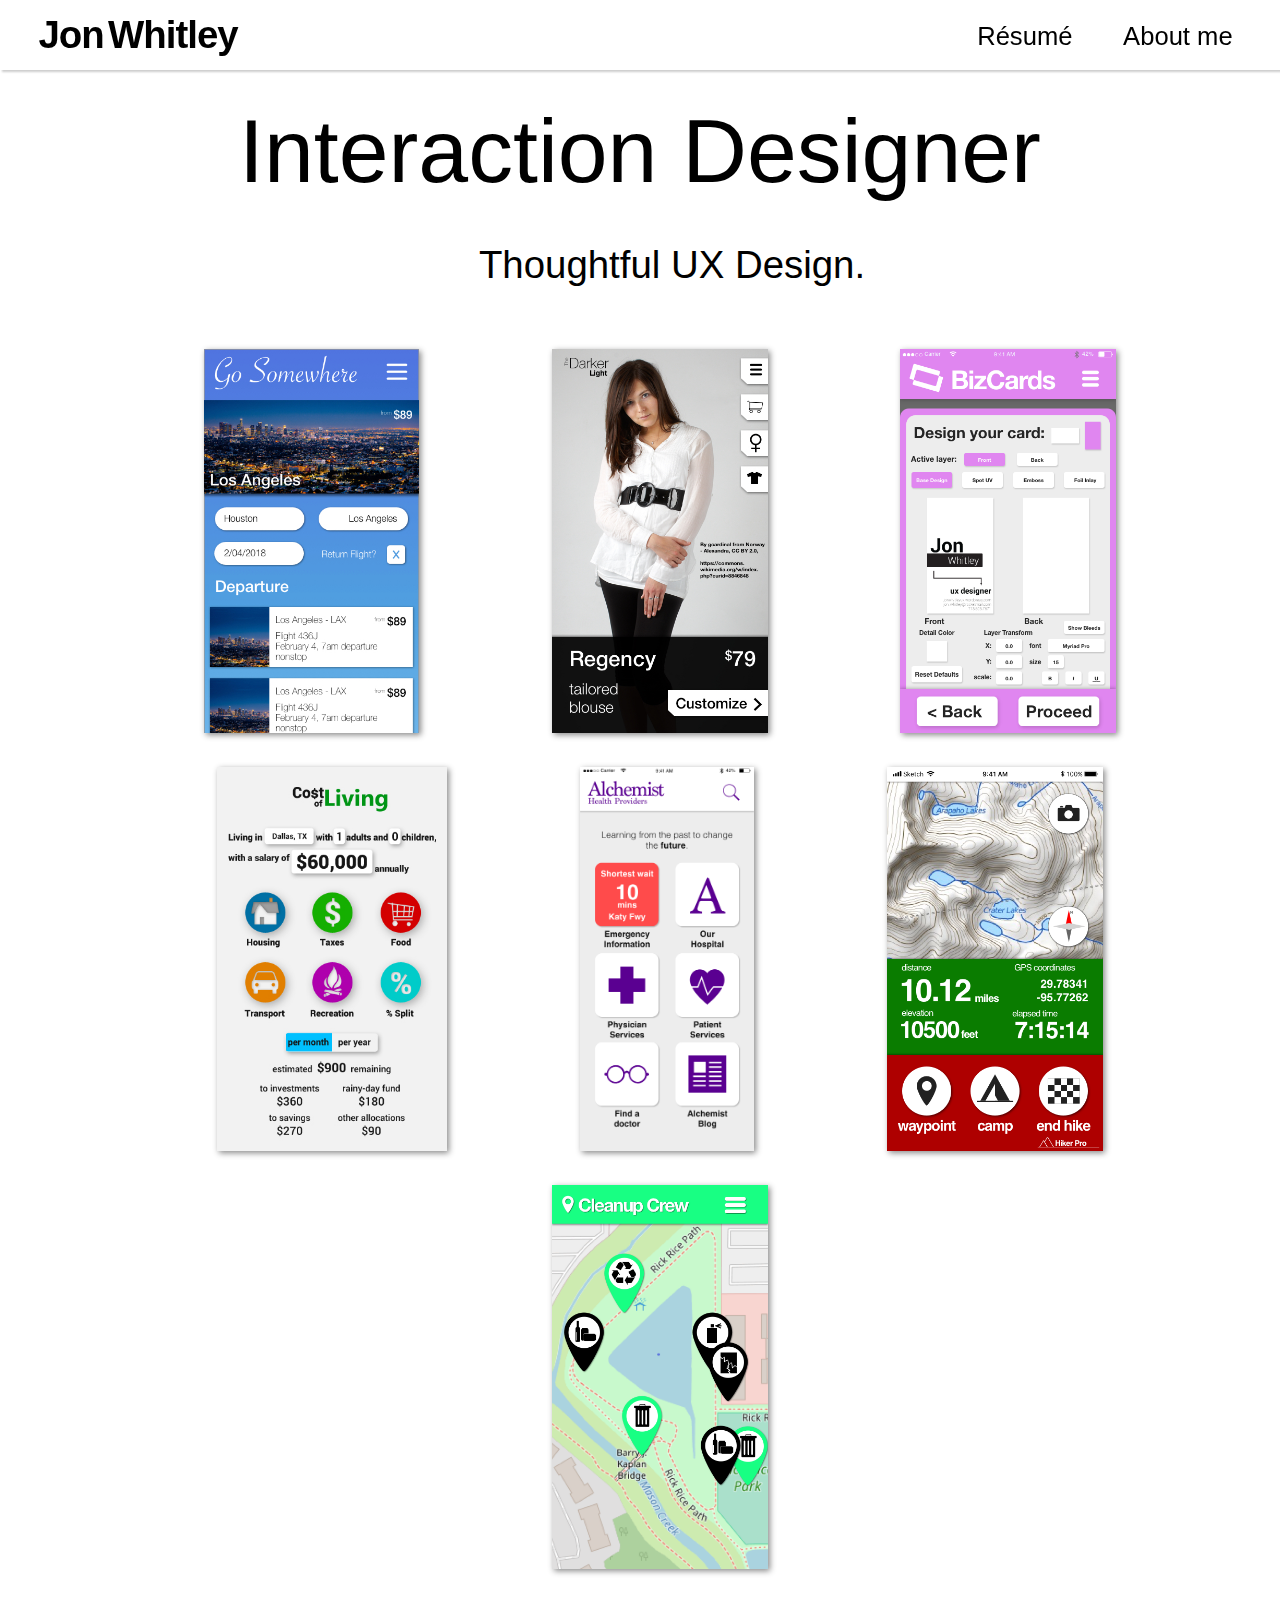
==== index.html @ 9fb03745 "Created site" ====
<!DOCTYPE html>
<html>
    <head>
        <meta charset="utf-8">
        <title>Jon Whitley's UX Portfolio</title>
        <link href="styles/style.css" rel="stylesheet" type="text/css">
        <!-- <link href="https://fonts.googleapis.com/css?family=Raleway" rel="stylesheet"> -->
    </head>
    <body>
        <nav>
            <a class="nameBlock">
                <h2 class="nameBlockIn">Jon</h2>
                <h2 class="nameBlockIn lastName">Whitley</h2>
            </a>
            <div class="leftSideHeader">
                <a class="aboutLink" href="JonWhitley_Resume_Format6.pdf">Résumé</a>
                <a class="aboutLink" href="about.html">About me</a>
            </div>
        </nav>
        <h1 class="headerTitle">Interaction Designer</h1>
        <h2 class="subtitle">Thoughtful UX Design.</h2>

        <ul class="projectBlock block1">
            <li>
                <a href="project_goSomewhere.html"><img src="images/project_goSomewhere.jpg"></a>
            </li>
            <li>
                <a href="project_darkerLight.html"><img src="images/project_darkerLight.jpg"></a>
            </li>
            <li>
                <a href="project_bizcards.html"><img src="images/project_bizcards.png"></a>
            </li>
            <li>
                <a href="project_costOfLiving.html"><img src="images/project_costOfLiving.jpg"></a>
            </li>
            <li>
                <a href="project_alchemistHealth.html"><img src="images/project_alchemistHealth.png"></a>
            </li>
            <li>
                <a href="project_hikerPro.html"><img src="images/project_hikerPro.png"></a>
            </li>
            <li>
                <a href="project_cleanupCrew.html"><img src="images/project_cleanupCrew.png"></a>
            </li>
            
        </ul>

    </body>
</html>
---- styles/style.css ----
html{
    font-family: 'Raleway', sans-serif;
}

body{
    margin:0;
    text-align: center;
    margin-bottom:10vw;
}

nav{
    text-align: left;
    box-shadow: 2px 2px 2px #00000033;
    margin-top:0;
    position: -webkit-sticky;
    position: sticky;
    top:0;
    background-color: #FFFFFF;
    height:5.5vw;
}

.nameBlock{
    margin:0;
    padding-left:3vw;
    padding-top:1vw;
    display:inline-block;
    width:25vw;
    text-align: left;
}
.nameBlock:visited{
    text-decoration: none;
    color:black;
}

.nameBlockIn{
    font-weight: 900;
    font-size:3vw;
    letter-spacing: -1px;
    margin:0;
    display:inline-block;
}

.headerTitle{
    font-weight:100;
    font-size: 7vw;
    margin:0;
    margin-top:30px;
    display:block;
    text-align: center;
}

.leftSideHeader{
    float:right;
    font-size:2vw;
    width:25vw;
    vertical-align: bottom;
    padding-right:3vw;
    text-align: right;
    height:100%;
}

.aboutLink{
    display:inline-block;
    margin-left:2vw;
    height:69%;
    vertical-align: center;
    padding-top:7%;
    padding-right:.7vw;
    padding-left:.7vw;
}
.aboutLink:link{
    text-decoration: none;
    color:black;
}
.aboutLink:visited{
    text-decoration: none;
    color:black;
}
.aboutLink:hover{
    background-color: #FBFBFB;
}

.subtitle{
    margin-left: 5vw;
    margin-top:40px;
    font-weight:100;
    font-size:3vw;
}

img{
    height: 30vw;
    box-shadow: 2px 2px 6px #00000077;
}

.block1{
    margin-top:30px;
    text-align: center;
}

li{
    display:inline-block;
    margin-top:30px;
    margin-left:5vw;
    margin-right:5vw;
}
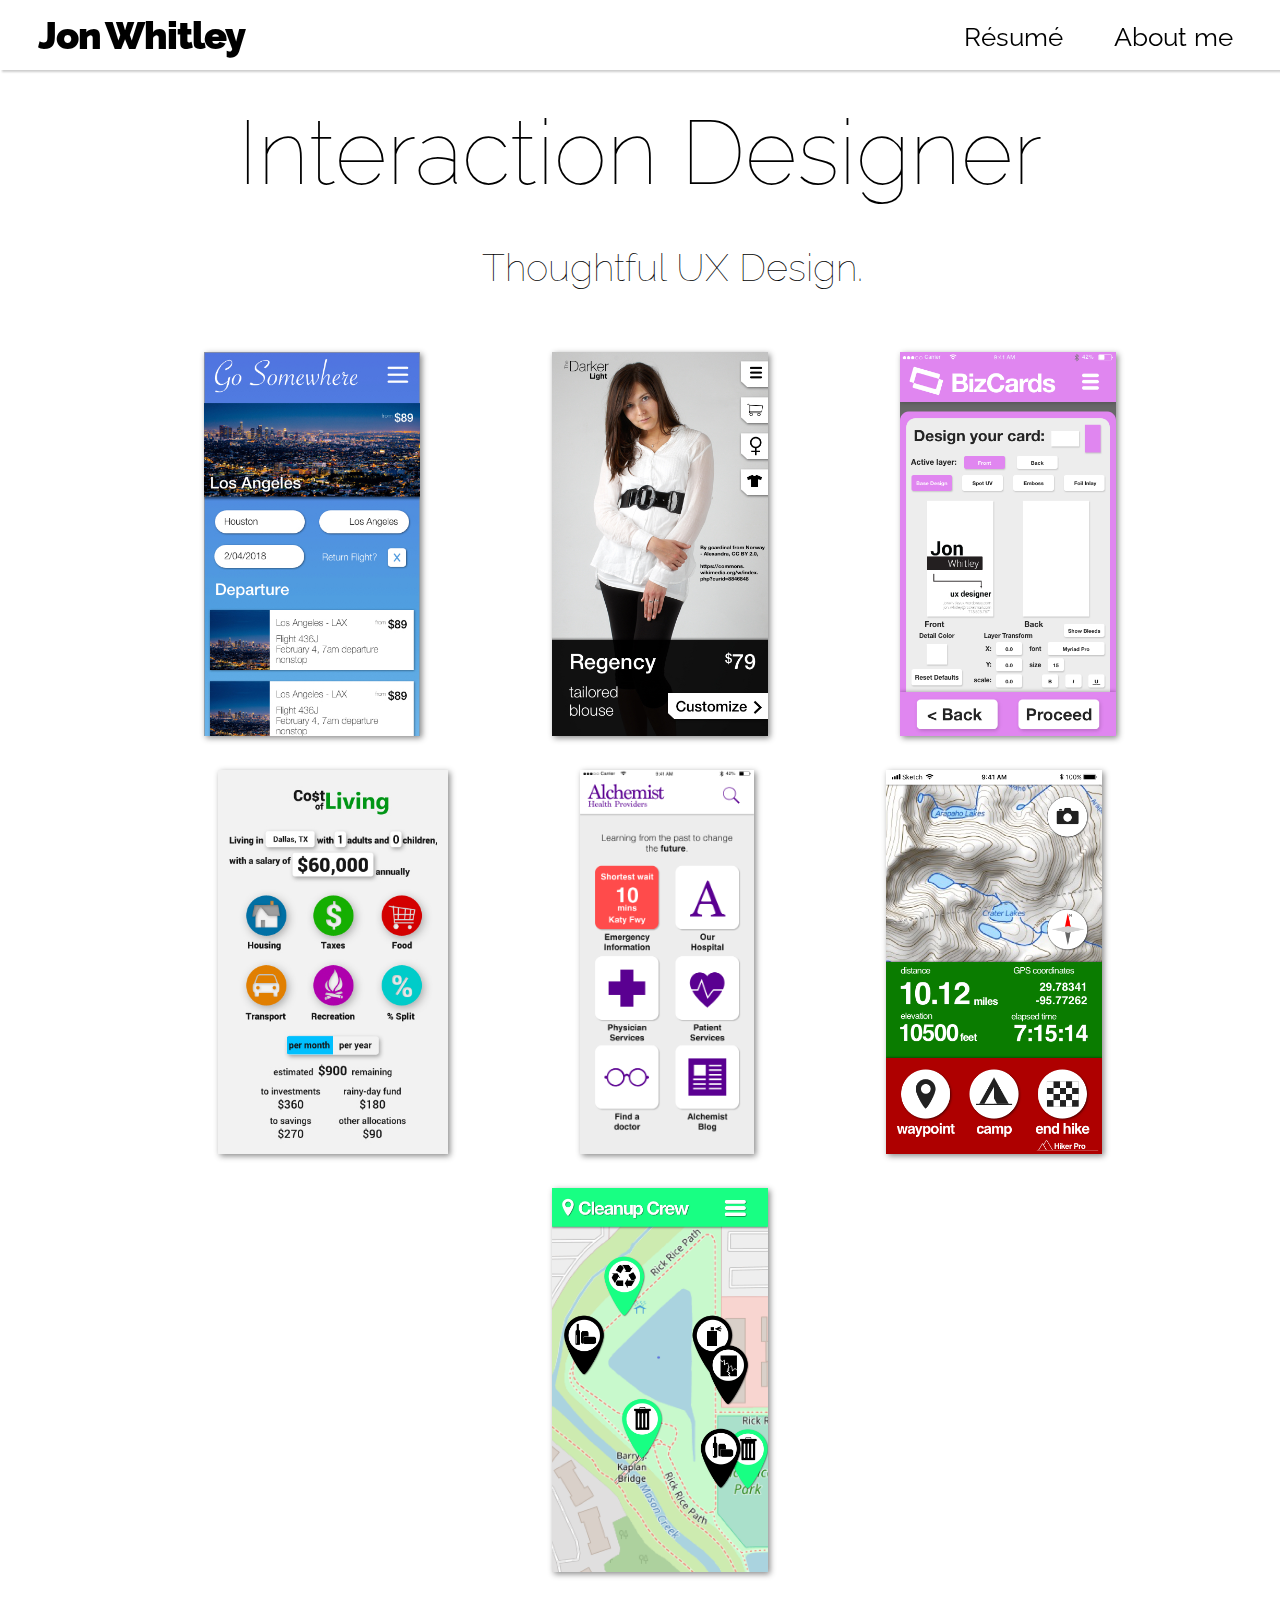
==== commit 52ebbfde: "Add files via upload" ====
--- a/index.html
+++ b/index.html
@@ -4,7 +4,7 @@
         <meta charset="utf-8">
         <title>Jon Whitley's UX Portfolio</title>
         <link href="styles/style.css" rel="stylesheet" type="text/css">
-        <!-- <link href="https://fonts.googleapis.com/css?family=Raleway" rel="stylesheet"> -->
+        <link href="https://fonts.googleapis.com/css?family=Raleway" rel="stylesheet">
     </head>
     <body>
         <nav>
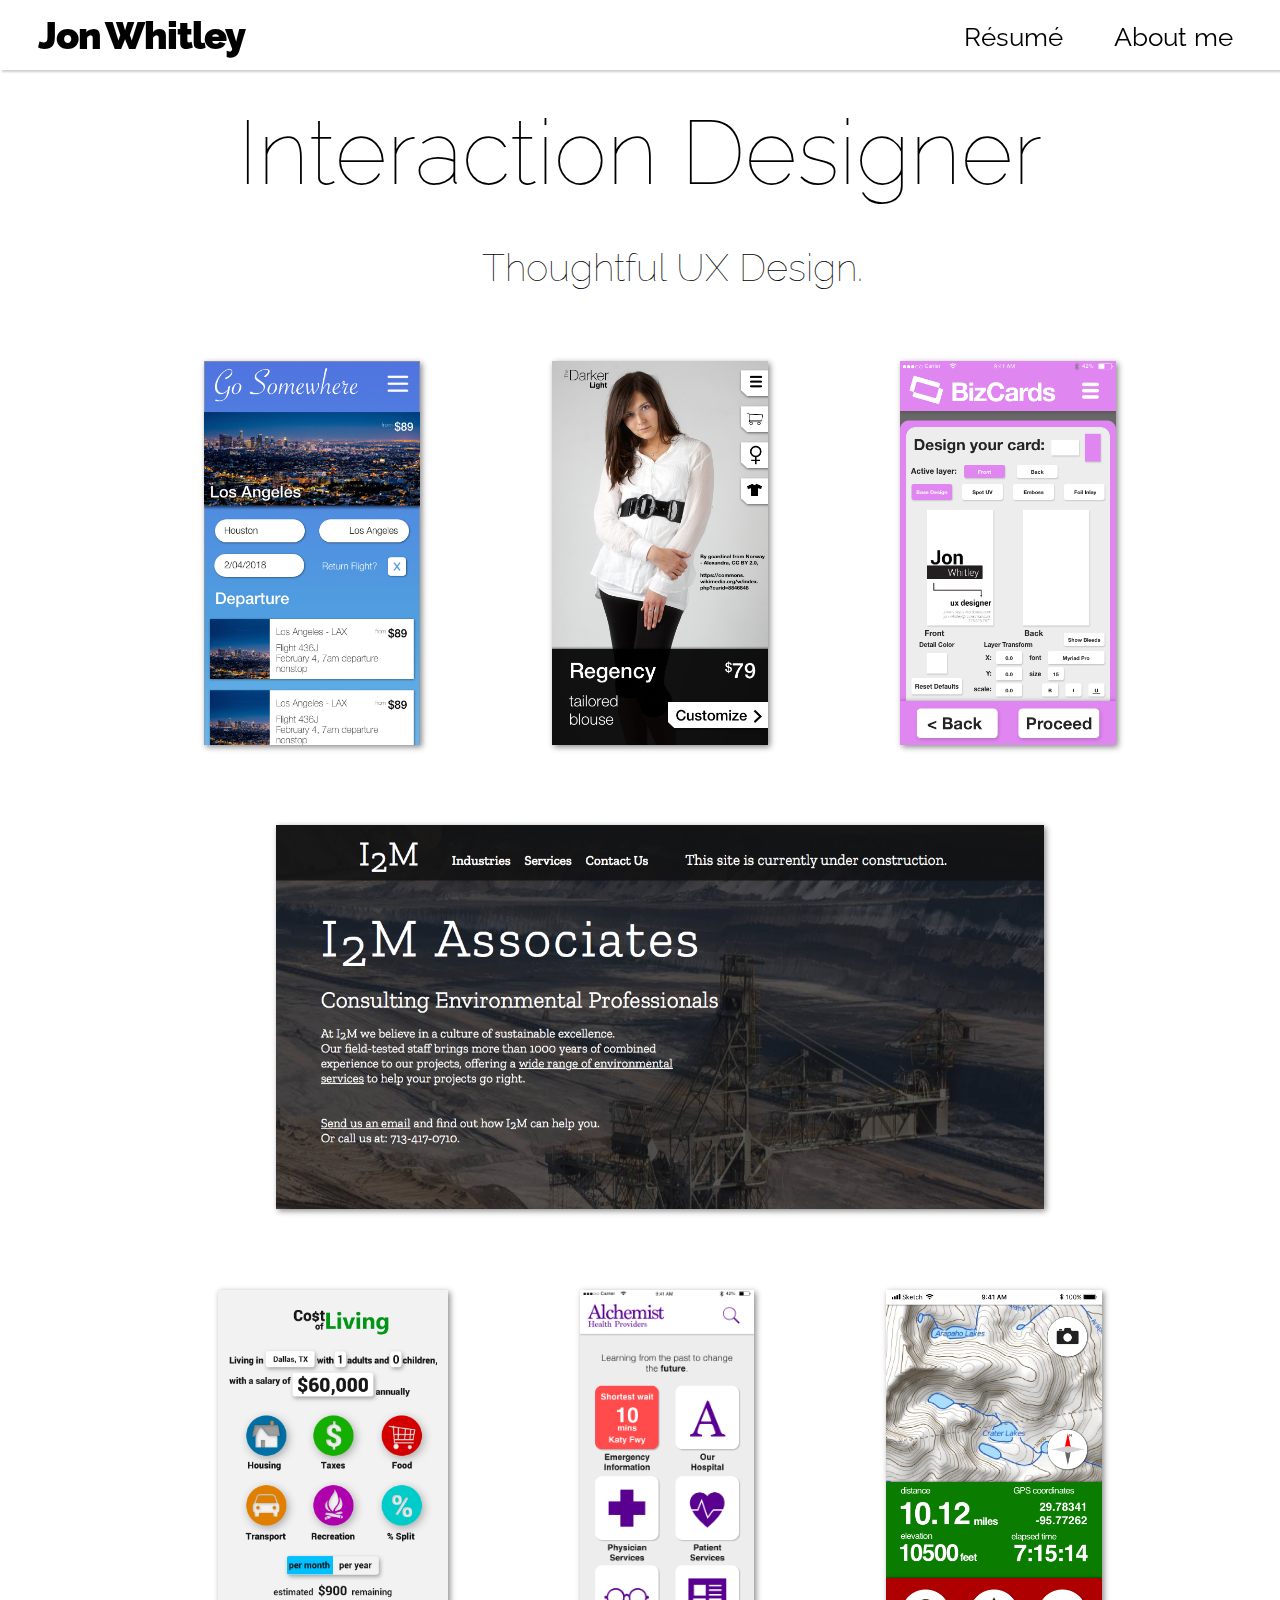
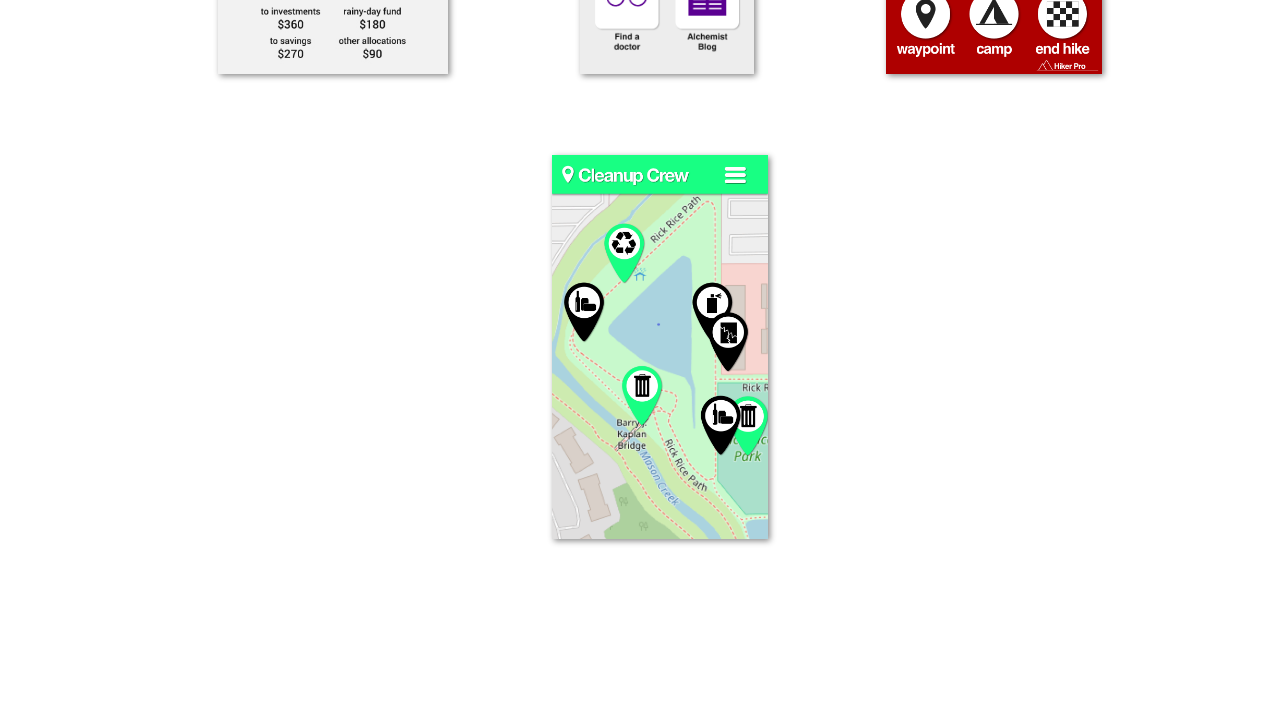
==== commit 1f4b5b64: "Add files via upload" ====
--- a/index.html
+++ b/index.html
@@ -4,7 +4,7 @@
         <meta charset="utf-8">
         <title>Jon Whitley's UX Portfolio</title>
         <link href="styles/style.css" rel="stylesheet" type="text/css">
-        <link href="https://fonts.googleapis.com/css?family=Raleway" rel="stylesheet">
+        <link href="https://fonts.googleapis.com/css?family=Raleway:100,400,900" rel="stylesheet"> 
     </head>
     <body>
         <nav>
@@ -31,6 +31,9 @@
                 <a href="project_bizcards.html"><img src="images/project_bizcards.png"></a>
             </li>
             <li>
+                <a href="project_i2m.html"><img src="images/project_i2m.png"></a>
+            </li>
+            <li>
                 <a href="project_costOfLiving.html"><img src="images/project_costOfLiving.jpg"></a>
             </li>
             <li>
--- a/styles/style.css
+++ b/styles/style.css
@@ -1,3 +1,4 @@
+
 
 html{
     font-family: 'Raleway', sans-serif;
@@ -91,6 +92,8 @@
 img{
     height: 30vw;
     box-shadow: 2px 2px 6px #00000077;
+    margin-top: 1vw;
+    margin-bottom: 1vw;
 }
 
 .block1{
@@ -100,7 +103,8 @@
 
 li{
     display:inline-block;
-    margin-top:30px;
+    margin-top:2vw;
     margin-left:5vw;
     margin-right:5vw;
+    margin-bottom:2vw;
 }
